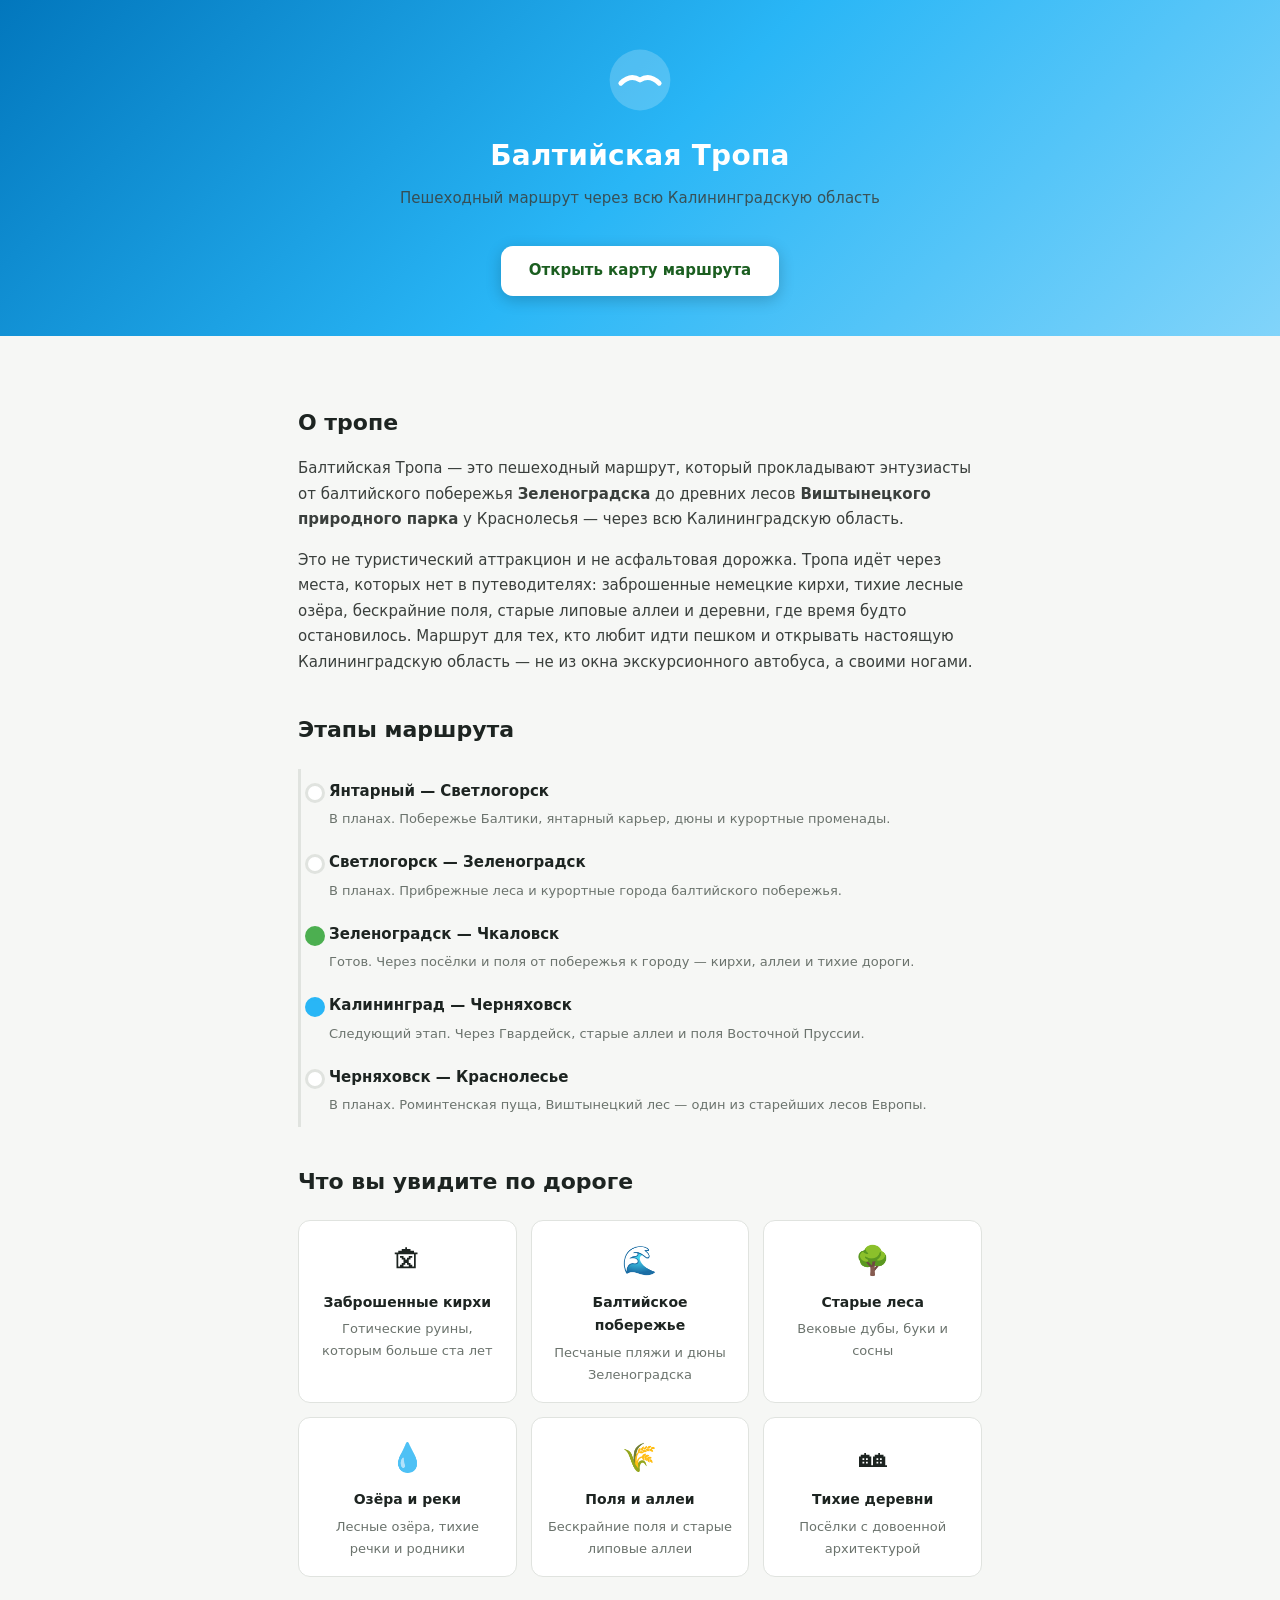
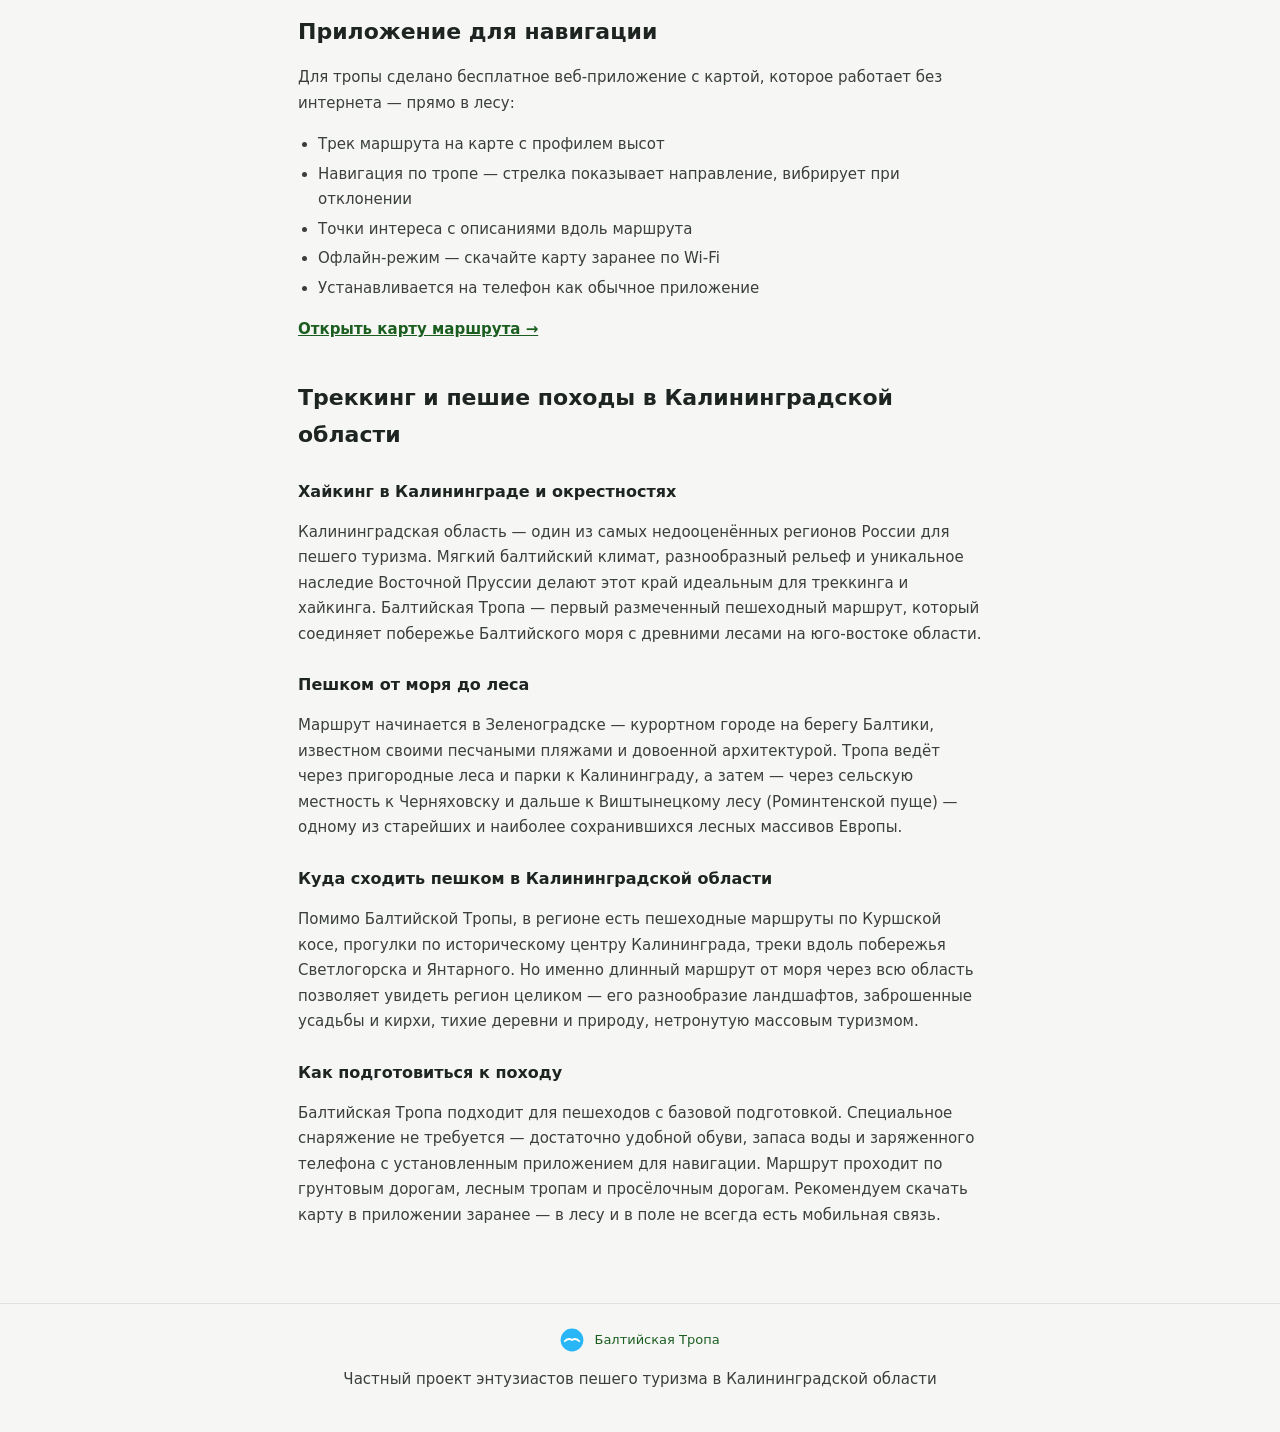
==== about.html @ 2976388f "Initial commit: Baltic Trail PWA - Map with trail track (Zelenogradsk to Chkalovsk) - 7 points of in" ====
<!DOCTYPE html>
<html lang="ru">
<head>
<meta charset="utf-8" />
<meta name="viewport" content="width=device-width, initial-scale=1" />
<title>Балтийская Тропа — пешие походы и треккинг в Калининградской области</title>
<meta name="description" content="Балтийская Тропа — пешеходный маршрут от Зеленоградска до Краснолесья через всю Калининградскую область. Треккинг, хайкинг и пешие прогулки мимо заброшенных кирх, лесных озёр и старых аллей." />
<meta name="keywords" content="треккинг Калининград, пешие походы Калининградская область, хайкинг Калининград, пешеходный маршрут Калининград, ходить пешком Калининград, тропа Зеленоградск, пешие прогулки Калининград, балтийская тропа, Виштынецкий лес, Куршская коса пешком" />
<link rel="canonical" href="https://baltictrail.ru/about.html" />

<!-- Open Graph -->
<meta property="og:title" content="Балтийская Тропа — треккинг в Калининградской области" />
<meta property="og:description" content="Пешеходный маршрут от побережья Балтики до древних лесов. Заброшенные кирхи, озёра, поля и деревни — места, которых нет в путеводителях." />
<meta property="og:type" content="website" />
<meta property="og:url" content="https://baltictrail.ru/about.html" />
<meta property="og:locale" content="ru_RU" />
<meta property="og:site_name" content="Балтийская Тропа" />

<meta name="theme-color" content="#1b5e20" />
<link rel="icon" href="icons/favicon-32.png" sizes="32x32" />
<link rel="apple-touch-icon" href="icons/apple-touch-icon.png" />

<!-- JSON-LD structured data -->
<script type="application/ld+json">
{
  "@context": "https://schema.org",
  "@type": "TouristAttraction",
  "name": "Балтийская Тропа",
  "description": "Пешеходный маршрут через Калининградскую область — от побережья Балтики в Зеленоградске до Виштынецкого леса у Краснолесья. Треккинг мимо заброшенных кирх, лесных озёр, полей и старых аллей.",
  "url": "https://baltictrail.ru",
  "touristType": ["Hikers", "Trekkers", "Nature lovers"],
  "geo": {
    "@type": "GeoCoordinates",
    "latitude": 54.72,
    "longitude": 20.45
  },
  "address": {
    "@type": "PostalAddress",
    "addressRegion": "Калининградская область",
    "addressCountry": "RU"
  },
  "isAccessibleForFree": true
}
</script>

<style>
:root{--ink:#1d2421;--muted:#6b736d;--bg:#f6f7f5;--card:#fff;--line:#e0e3df;--blue:#29b6f6;--green:#1b5e20}
*{box-sizing:border-box}
html{scroll-behavior:smooth}
body{
  font:16px/1.7 system-ui,-apple-system,"Segoe UI",Roboto,sans-serif;
  color:var(--ink);background:var(--bg);margin:0;padding:0;
}
a{color:var(--green)}

/* Hero */
.hero{
  background:linear-gradient(135deg,#0277bd 0%,#29b6f6 50%,#81d4fa 100%);
  color:#fff;padding:48px 20px 40px;text-align:center;
}
.hero svg{margin-bottom:12px}
.hero h1{margin:0;font-size:28px;font-weight:800;letter-spacing:.01em}
.hero .sub{font-size:15px;opacity:.85;margin-top:6px}
.hero .cta{
  display:inline-block;margin-top:20px;padding:12px 28px;
  background:#fff;color:var(--green);border-radius:12px;
  font-size:15px;font-weight:600;text-decoration:none;
  box-shadow:0 4px 16px rgba(0,0,0,.2);transition:transform .15s;
}
.hero .cta:hover{transform:translateY(-1px)}

.container{max-width:720px;margin:0 auto;padding:32px 18px 60px}
h2{font-size:22px;margin:36px 0 12px;color:var(--ink)}
h3{font-size:17px;margin:24px 0 8px}
p,li{font-size:15px;line-height:1.7;color:#3a3f3c}
ul,ol{padding-left:20px}
li{margin:4px 0}

.card{background:var(--card);border:1px solid var(--line);border-radius:14px;padding:18px;margin:16px 0}
.card h3{margin:0 0 8px;font-size:16px}

.stages{margin:20px 0;padding-left:14px;border-left:3px solid var(--line)}
.stage{padding:10px 0 10px 14px;position:relative}
.stage::before{
  content:"";position:absolute;left:-10px;top:14px;
  width:14px;height:14px;border-radius:50%;border:3px solid var(--line);background:#fff;
}
.stage.done::before{background:#4caf50;border-color:#4caf50}
.stage.next::before{background:#29b6f6;border-color:#29b6f6}
.stage h3{margin:0;font-size:15px}
.stage p{margin:4px 0 0;font-size:13px;color:var(--muted)}

.features{display:grid;grid-template-columns:repeat(auto-fit,minmax(200px,1fr));gap:14px;margin:20px 0}
.feat{background:var(--card);border:1px solid var(--line);border-radius:12px;padding:16px;text-align:center}
.feat .icon{font-size:28px;margin-bottom:6px}
.feat h3{margin:0 0 4px;font-size:14px}
.feat p{margin:0;font-size:13px;color:var(--muted)}

.seo-text{font-size:14px;line-height:1.7;color:#555}
.seo-text h3{color:var(--ink);font-size:16px}

footer{text-align:center;padding:24px;font-size:13px;color:var(--muted);border-top:1px solid var(--line)}
footer a{color:var(--green);text-decoration:none}

@media(max-width:480px){
  .hero h1{font-size:22px}
  .hero{padding:36px 16px 32px}
}
</style>
</head>
<body>

<div class="hero">
  <svg viewBox="0 0 40 40" width="64" height="64" aria-hidden="true">
    <circle cx="20" cy="20" r="19" fill="rgba(255,255,255,.2)"/>
    <path d="M8 22 Q14 16 20 20 Q26 16 32 22" fill="none" stroke="#fff" stroke-width="3" stroke-linecap="round" stroke-linejoin="round"/>
  </svg>
  <h1>Балтийская Тропа</h1>
  <p class="sub">Пешеходный маршрут через всю Калининградскую область</p>
  <a href="/" class="cta">Открыть карту маршрута</a>
</div>

<div class="container">

  <h2>О тропе</h2>
  <p>Балтийская Тропа — это пешеходный маршрут, который прокладывают энтузиасты от балтийского побережья <strong>Зеленоградска</strong> до древних лесов <strong>Виштынецкого природного парка</strong> у Краснолесья — через всю Калининградскую область.</p>

  <p>Это не туристический аттракцион и не асфальтовая дорожка. Тропа идёт через места, которых нет в путеводителях: заброшенные немецкие кирхи, тихие лесные озёра, бескрайние поля, старые липовые аллеи и деревни, где время будто остановилось. Маршрут для тех, кто любит идти пешком и открывать настоящую Калининградскую область — не из окна экскурсионного автобуса, а своими ногами.</p>

  <h2>Этапы маршрута</h2>
  <div class="stages">
    <div class="stage">
      <h3>Янтарный — Светлогорск</h3>
      <p>В планах. Побережье Балтики, янтарный карьер, дюны и курортные променады.</p>
    </div>
    <div class="stage">
      <h3>Светлогорск — Зеленоградск</h3>
      <p>В планах. Прибрежные леса и курортные города балтийского побережья.</p>
    </div>
    <div class="stage done">
      <h3>Зеленоградск — Чкаловск</h3>
      <p>Готов. Через посёлки и поля от побережья к городу — кирхи, аллеи и тихие дороги.</p>
    </div>
    <div class="stage next">
      <h3>Калининград — Черняховск</h3>
      <p>Следующий этап. Через Гвардейск, старые аллеи и поля Восточной Пруссии.</p>
    </div>
    <div class="stage">
      <h3>Черняховск — Краснолесье</h3>
      <p>В планах. Роминтенская пуща, Виштынецкий лес — один из старейших лесов Европы.</p>
    </div>
  </div>

  <h2>Что вы увидите по дороге</h2>
  <div class="features">
    <div class="feat">
      <div class="icon">🏚</div>
      <h3>Заброшенные кирхи</h3>
      <p>Готические руины, которым больше ста лет</p>
    </div>
    <div class="feat">
      <div class="icon">🌊</div>
      <h3>Балтийское побережье</h3>
      <p>Песчаные пляжи и дюны Зеленоградска</p>
    </div>
    <div class="feat">
      <div class="icon">🌳</div>
      <h3>Старые леса</h3>
      <p>Вековые дубы, буки и сосны</p>
    </div>
    <div class="feat">
      <div class="icon">💧</div>
      <h3>Озёра и реки</h3>
      <p>Лесные озёра, тихие речки и родники</p>
    </div>
    <div class="feat">
      <div class="icon">🌾</div>
      <h3>Поля и аллеи</h3>
      <p>Бескрайние поля и старые липовые аллеи</p>
    </div>
    <div class="feat">
      <div class="icon">🏘</div>
      <h3>Тихие деревни</h3>
      <p>Посёлки с довоенной архитектурой</p>
    </div>
  </div>

  <h2>Приложение для навигации</h2>
  <p>Для тропы сделано бесплатное веб-приложение с картой, которое работает без интернета — прямо в лесу:</p>
  <ul>
    <li>Трек маршрута на карте с профилем высот</li>
    <li>Навигация по тропе — стрелка показывает направление, вибрирует при отклонении</li>
    <li>Точки интереса с описаниями вдоль маршрута</li>
    <li>Офлайн-режим — скачайте карту заранее по Wi-Fi</li>
    <li>Устанавливается на телефон как обычное приложение</li>
  </ul>
  <p><a href="/"><strong>Открыть карту маршрута →</strong></a></p>

  <div class="seo-text">
    <h2>Треккинг и пешие походы в Калининградской области</h2>

    <h3>Хайкинг в Калининграде и окрестностях</h3>
    <p>Калининградская область — один из самых недооценённых регионов России для пешего туризма. Мягкий балтийский климат, разнообразный рельеф и уникальное наследие Восточной Пруссии делают этот край идеальным для треккинга и хайкинга. Балтийская Тропа — первый размеченный пешеходный маршрут, который соединяет побережье Балтийского моря с древними лесами на юго-востоке области.</p>

    <h3>Пешком от моря до леса</h3>
    <p>Маршрут начинается в Зеленоградске — курортном городе на берегу Балтики, известном своими песчаными пляжами и довоенной архитектурой. Тропа ведёт через пригородные леса и парки к Калининграду, а затем — через сельскую местность к Черняховску и дальше к Виштынецкому лесу (Роминтенской пуще) — одному из старейших и наиболее сохранившихся лесных массивов Европы.</p>

    <h3>Куда сходить пешком в Калининградской области</h3>
    <p>Помимо Балтийской Тропы, в регионе есть пешеходные маршруты по Куршской косе, прогулки по историческому центру Калининграда, треки вдоль побережья Светлогорска и Янтарного. Но именно длинный маршрут от моря через всю область позволяет увидеть регион целиком — его разнообразие ландшафтов, заброшенные усадьбы и кирхи, тихие деревни и природу, нетронутую массовым туризмом.</p>

    <h3>Как подготовиться к походу</h3>
    <p>Балтийская Тропа подходит для пешеходов с базовой подготовкой. Специальное снаряжение не требуется — достаточно удобной обуви, запаса воды и заряженного телефона с установленным приложением для навигации. Маршрут проходит по грунтовым дорогам, лесным тропам и просёлочным дорогам. Рекомендуем скачать карту в приложении заранее — в лесу и в поле не всегда есть мобильная связь.</p>
  </div>

</div>

<footer>
  <a href="/">
    <svg viewBox="0 0 40 40" width="24" height="24" style="vertical-align:middle;margin-right:6px">
      <circle cx="20" cy="20" r="19" fill="#29b6f6"/>
      <path d="M8 22 Q14 16 20 20 Q26 16 32 22" fill="none" stroke="#fff" stroke-width="3" stroke-linecap="round" stroke-linejoin="round"/>
    </svg>
    Балтийская Тропа
  </a>
  <p>Частный проект энтузиастов пешего туризма в Калининградской области</p>
</footer>

</body>
</html>
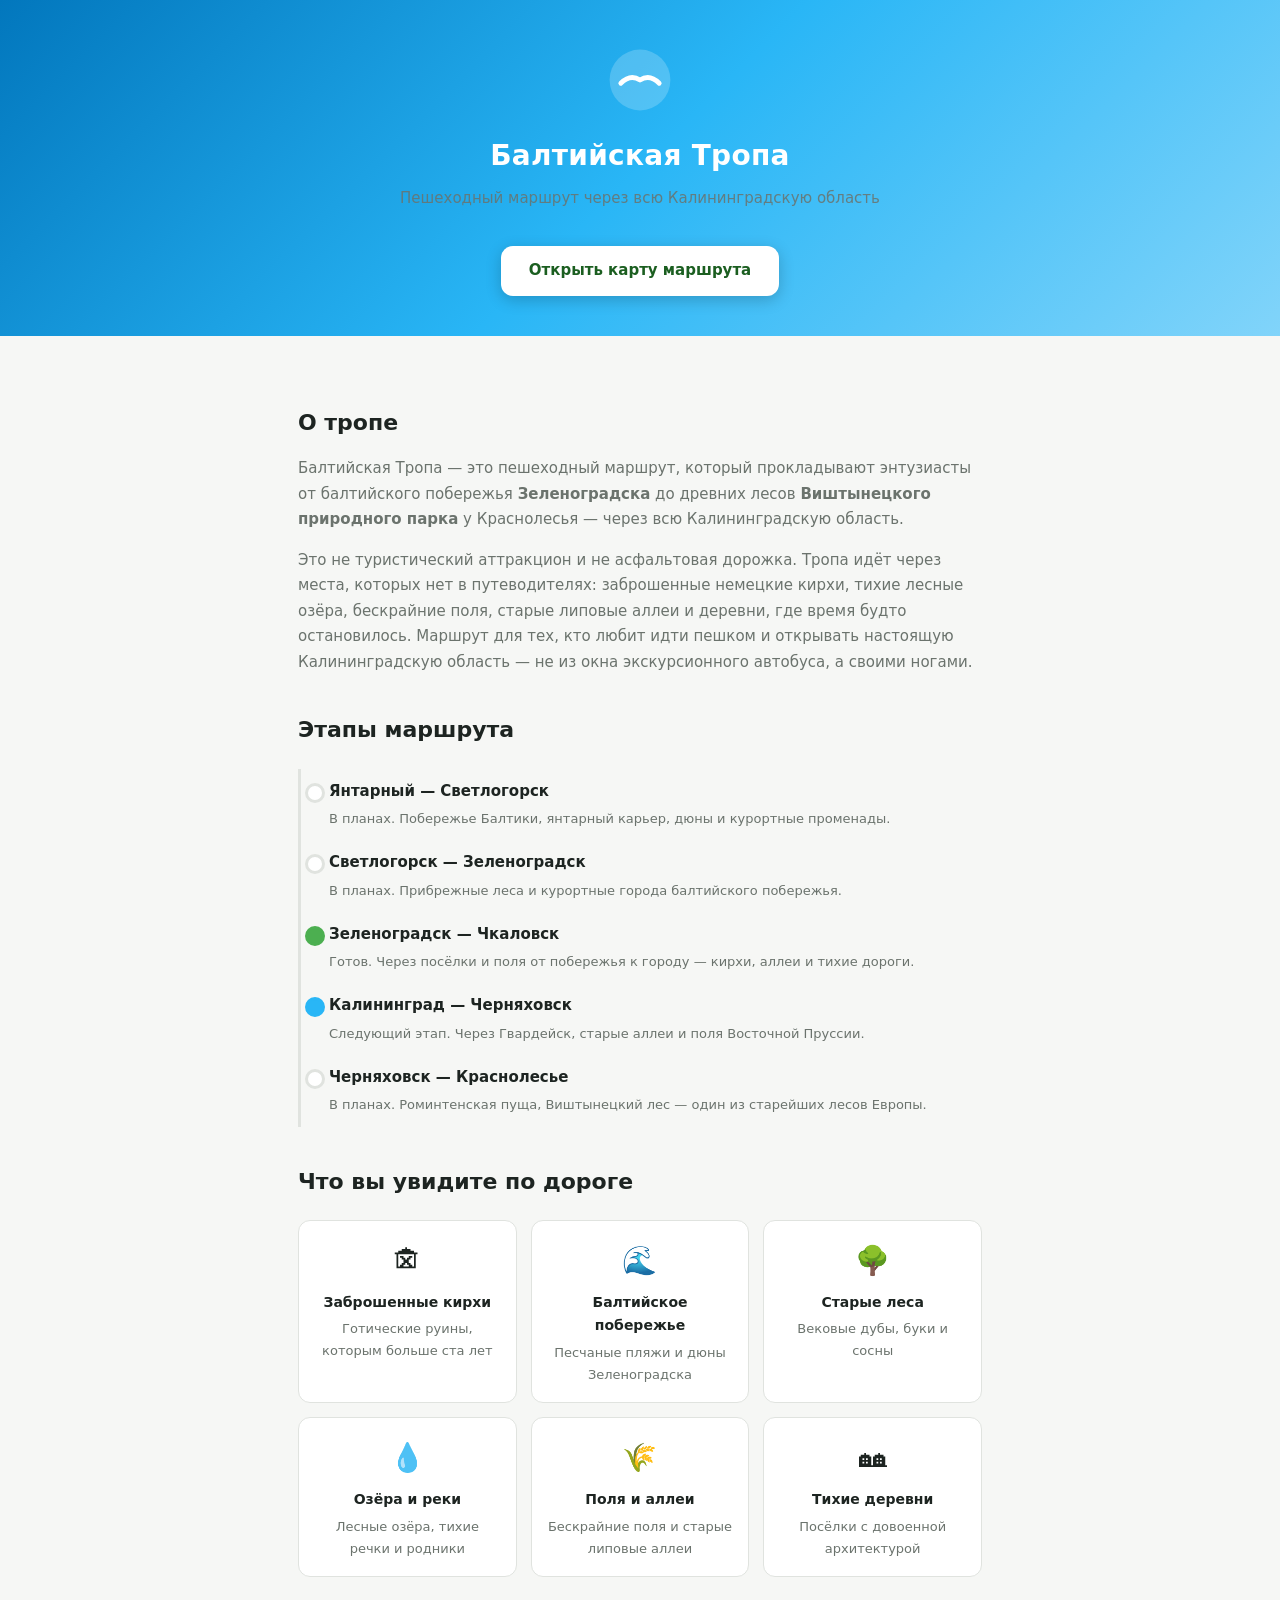
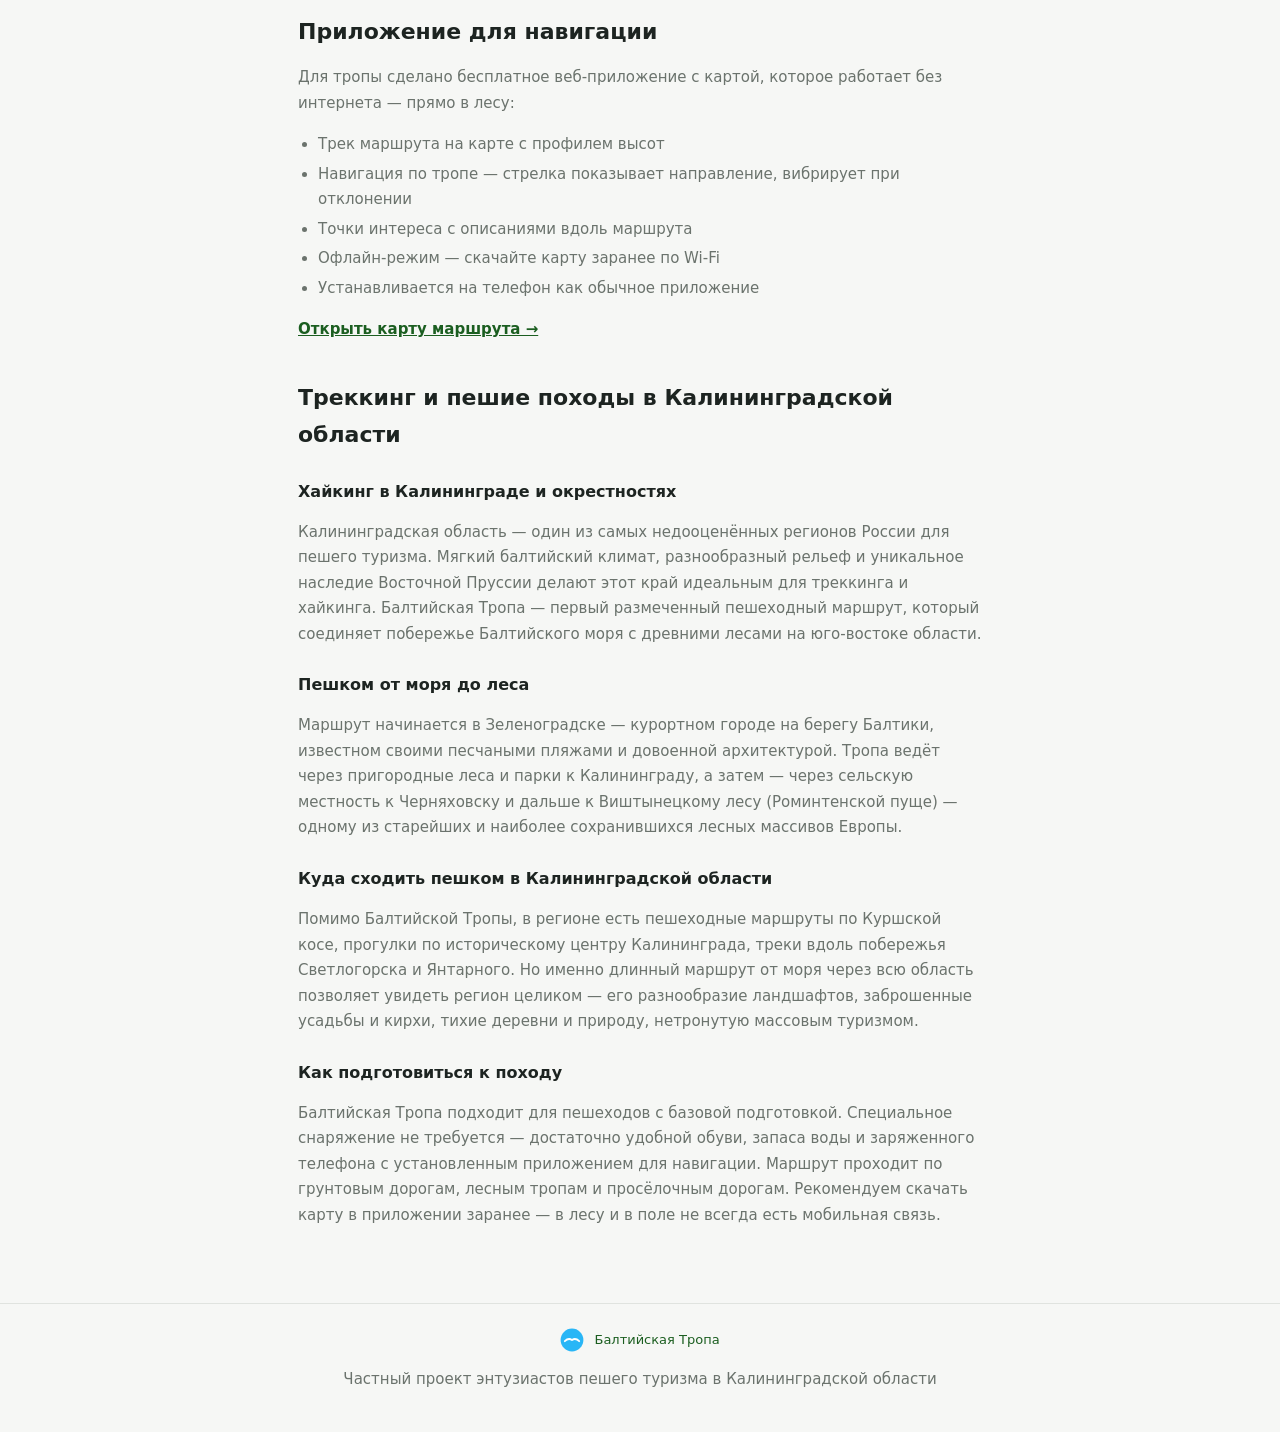
==== commit 0d178072: "UI overhaul: PWA icons, SVG buttons, dark theme, theme toggle, fixes - New square PWA icons (gradien" ====
--- a/about.html
+++ b/about.html
@@ -14,9 +14,14 @@
 <meta property="og:type" content="website" />
 <meta property="og:url" content="https://baltictrail.ru/about.html" />
 <meta property="og:locale" content="ru_RU" />
+<meta property="og:image" content="https://baltictrail.ru/icons/og-image.png" />
+<meta property="og:image:width" content="1200" />
+<meta property="og:image:height" content="630" />
 <meta property="og:site_name" content="Балтийская Тропа" />
 
-<meta name="theme-color" content="#1b5e20" />
+<meta name="theme-color" content="#29b6f6" />
+<meta name="yandex-verification" content="be7432807bb813d8" />
+<meta name="google-site-verification" content="zRHGNA8It7Zv-fv_snsVBXYQUcadzlTk3pLesAEO-Ts" />
 <link rel="icon" href="icons/favicon-32.png" sizes="32x32" />
 <link rel="apple-touch-icon" href="icons/apple-touch-icon.png" />
 
@@ -45,6 +50,7 @@
 
 <style>
 :root{--ink:#1d2421;--muted:#6b736d;--bg:#f6f7f5;--card:#fff;--line:#e0e3df;--blue:#29b6f6;--green:#1b5e20}
+@media(prefers-color-scheme:dark){:root{--ink:#e0e3df;--muted:#9aa19c;--bg:#1a1d1b;--card:#252825;--line:#3a3d3a;--blue:#29b6f6;--green:#66bb6a}}
 *{box-sizing:border-box}
 html{scroll-behavior:smooth}
 body{
@@ -72,7 +78,7 @@
 .container{max-width:720px;margin:0 auto;padding:32px 18px 60px}
 h2{font-size:22px;margin:36px 0 12px;color:var(--ink)}
 h3{font-size:17px;margin:24px 0 8px}
-p,li{font-size:15px;line-height:1.7;color:#3a3f3c}
+p,li{font-size:15px;line-height:1.7;color:var(--muted)}
 ul,ol{padding-left:20px}
 li{margin:4px 0}
 
@@ -83,7 +89,7 @@
 .stage{padding:10px 0 10px 14px;position:relative}
 .stage::before{
   content:"";position:absolute;left:-10px;top:14px;
-  width:14px;height:14px;border-radius:50%;border:3px solid var(--line);background:#fff;
+  width:14px;height:14px;border-radius:50%;border:3px solid var(--line);background:var(--card);
 }
 .stage.done::before{background:#4caf50;border-color:#4caf50}
 .stage.next::before{background:#29b6f6;border-color:#29b6f6}
@@ -96,7 +102,7 @@
 .feat h3{margin:0 0 4px;font-size:14px}
 .feat p{margin:0;font-size:13px;color:var(--muted)}
 
-.seo-text{font-size:14px;line-height:1.7;color:#555}
+.seo-text{font-size:14px;line-height:1.7;color:var(--muted)}
 .seo-text h3{color:var(--ink);font-size:16px}
 
 footer{text-align:center;padding:24px;font-size:13px;color:var(--muted);border-top:1px solid var(--line)}
@@ -225,5 +231,16 @@
   <p>Частный проект энтузиастов пешего туризма в Калининградской области</p>
 </footer>
 
+<!-- Yandex.Metrika counter -->
+<script type="text/javascript">
+    (function(m,e,t,r,i,k,a){
+        m[i]=m[i]||function(){(m[i].a=m[i].a||[]).push(arguments)};
+        m[i].l=1*new Date();
+        for (var j = 0; j < document.scripts.length; j++) {if (document.scripts[j].src === r) { return; }}
+        k=e.createElement(t),a=e.getElementsByTagName(t)[0],k.async=1,k.src=r,a.parentNode.insertBefore(k,a)
+    })(window, document,'script','https://mc.yandex.ru/metrika/tag.js?id=109272838', 'ym');
+    ym(109272838, 'init', {ssr:true, webvisor:true, clickmap:true, ecommerce:"dataLayer", referrer: document.referrer, url: location.href, accurateTrackBounce:true, trackLinks:true});
+</script>
+<noscript><div><img src="https://mc.yandex.ru/watch/109272838" style="position:absolute; left:-9999px;" alt="" /></div></noscript>
 </body>
 </html>
